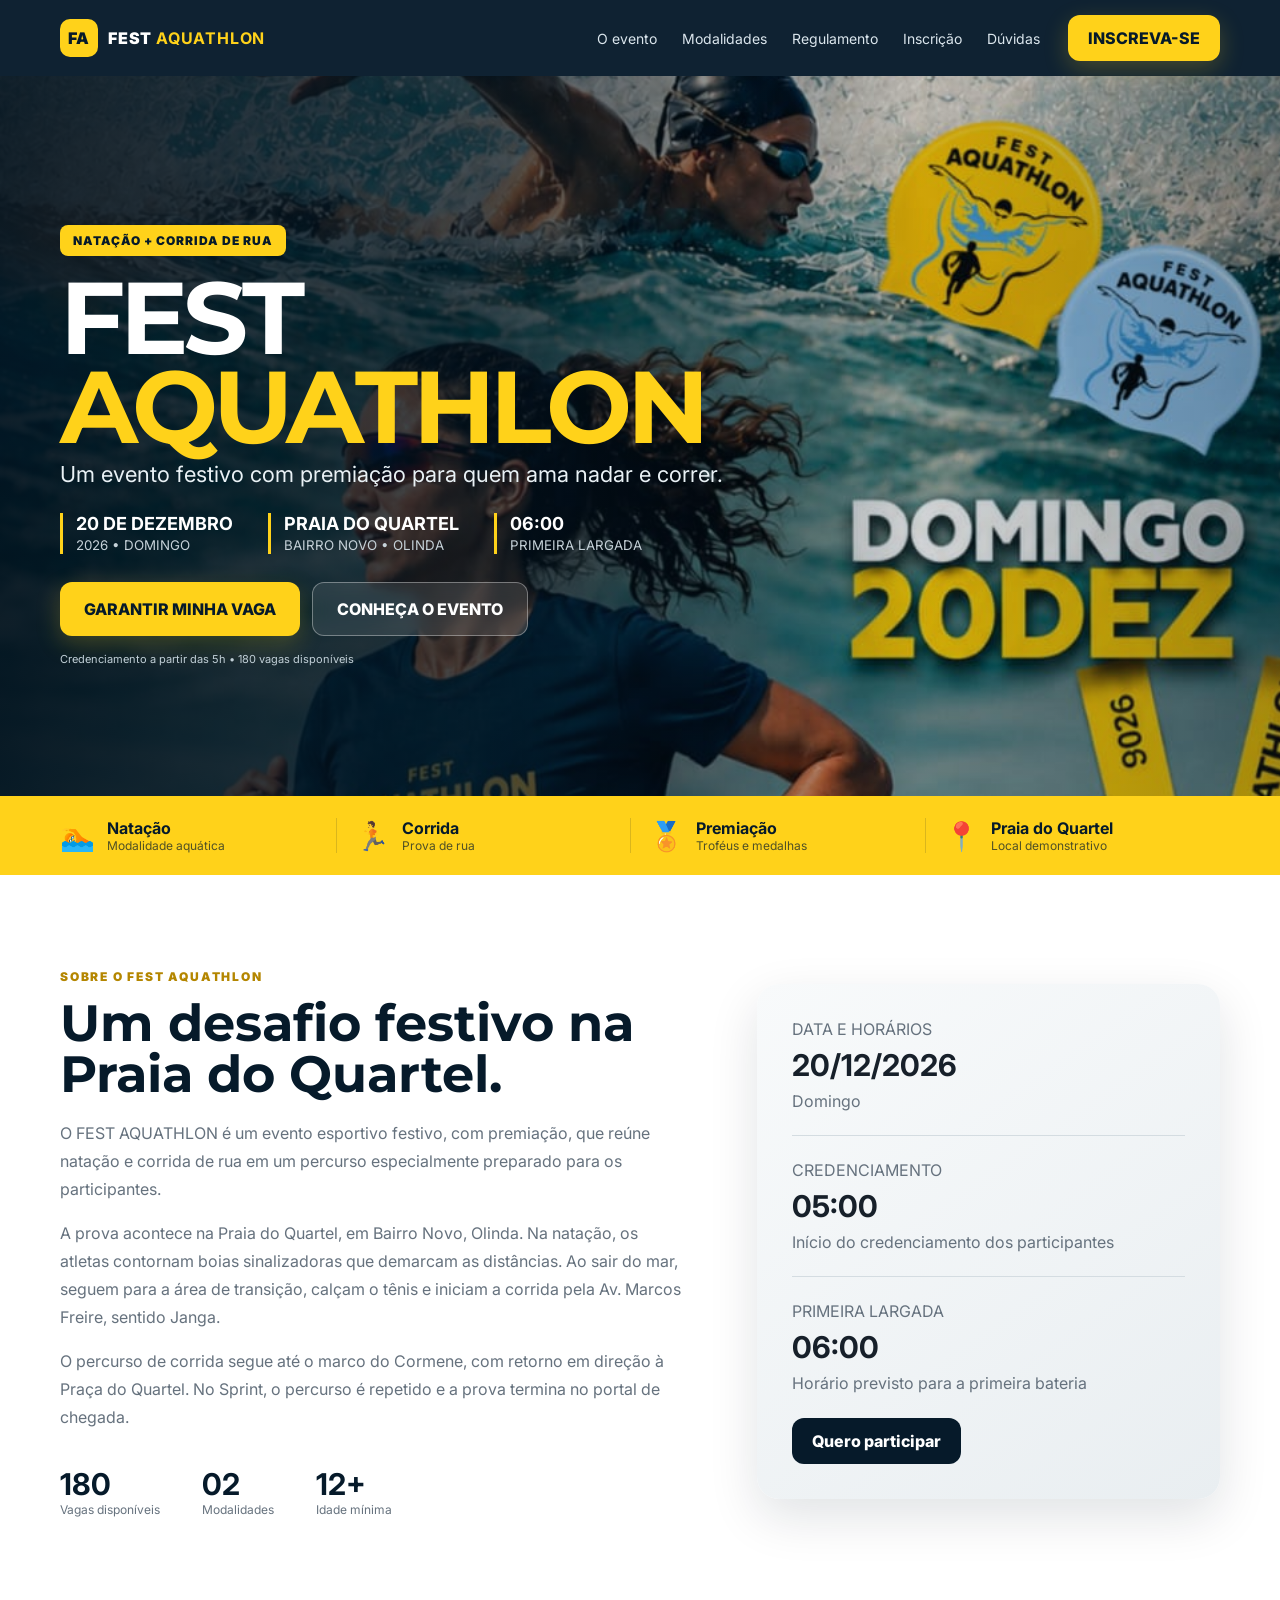
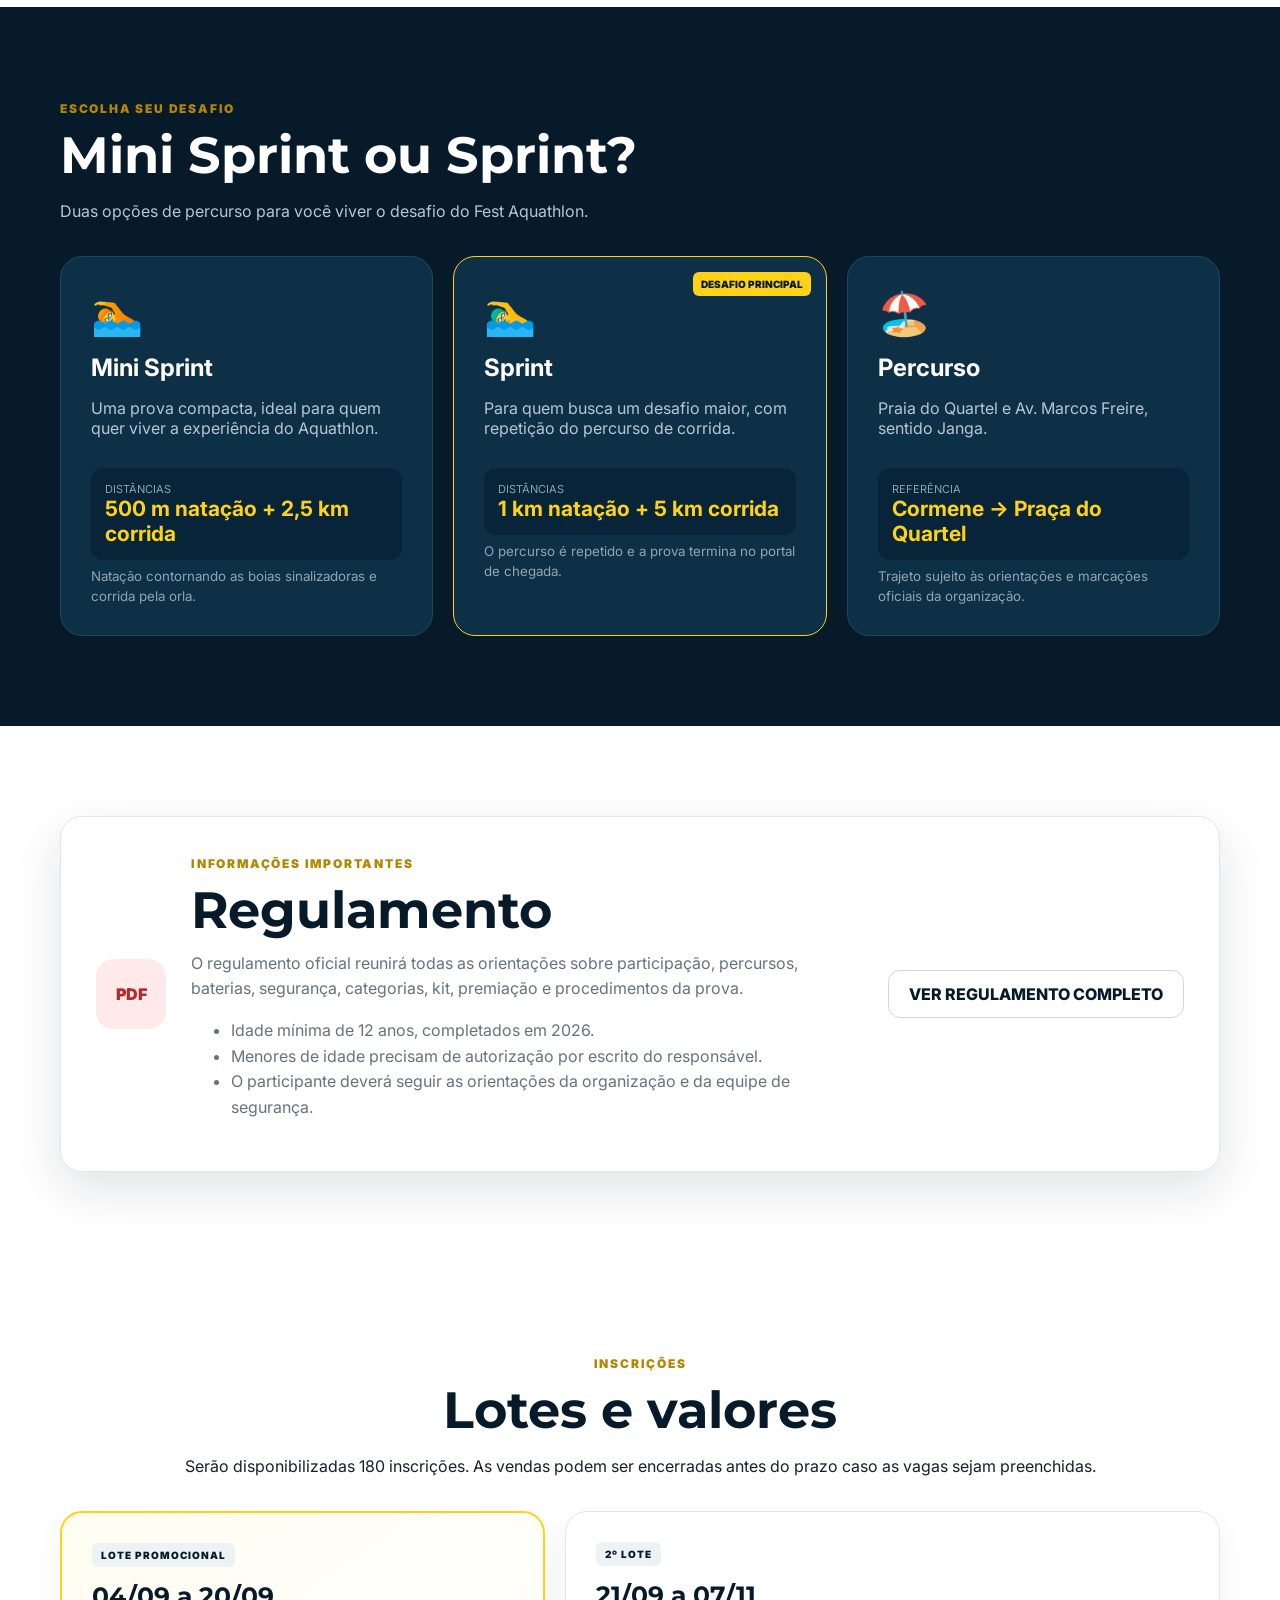
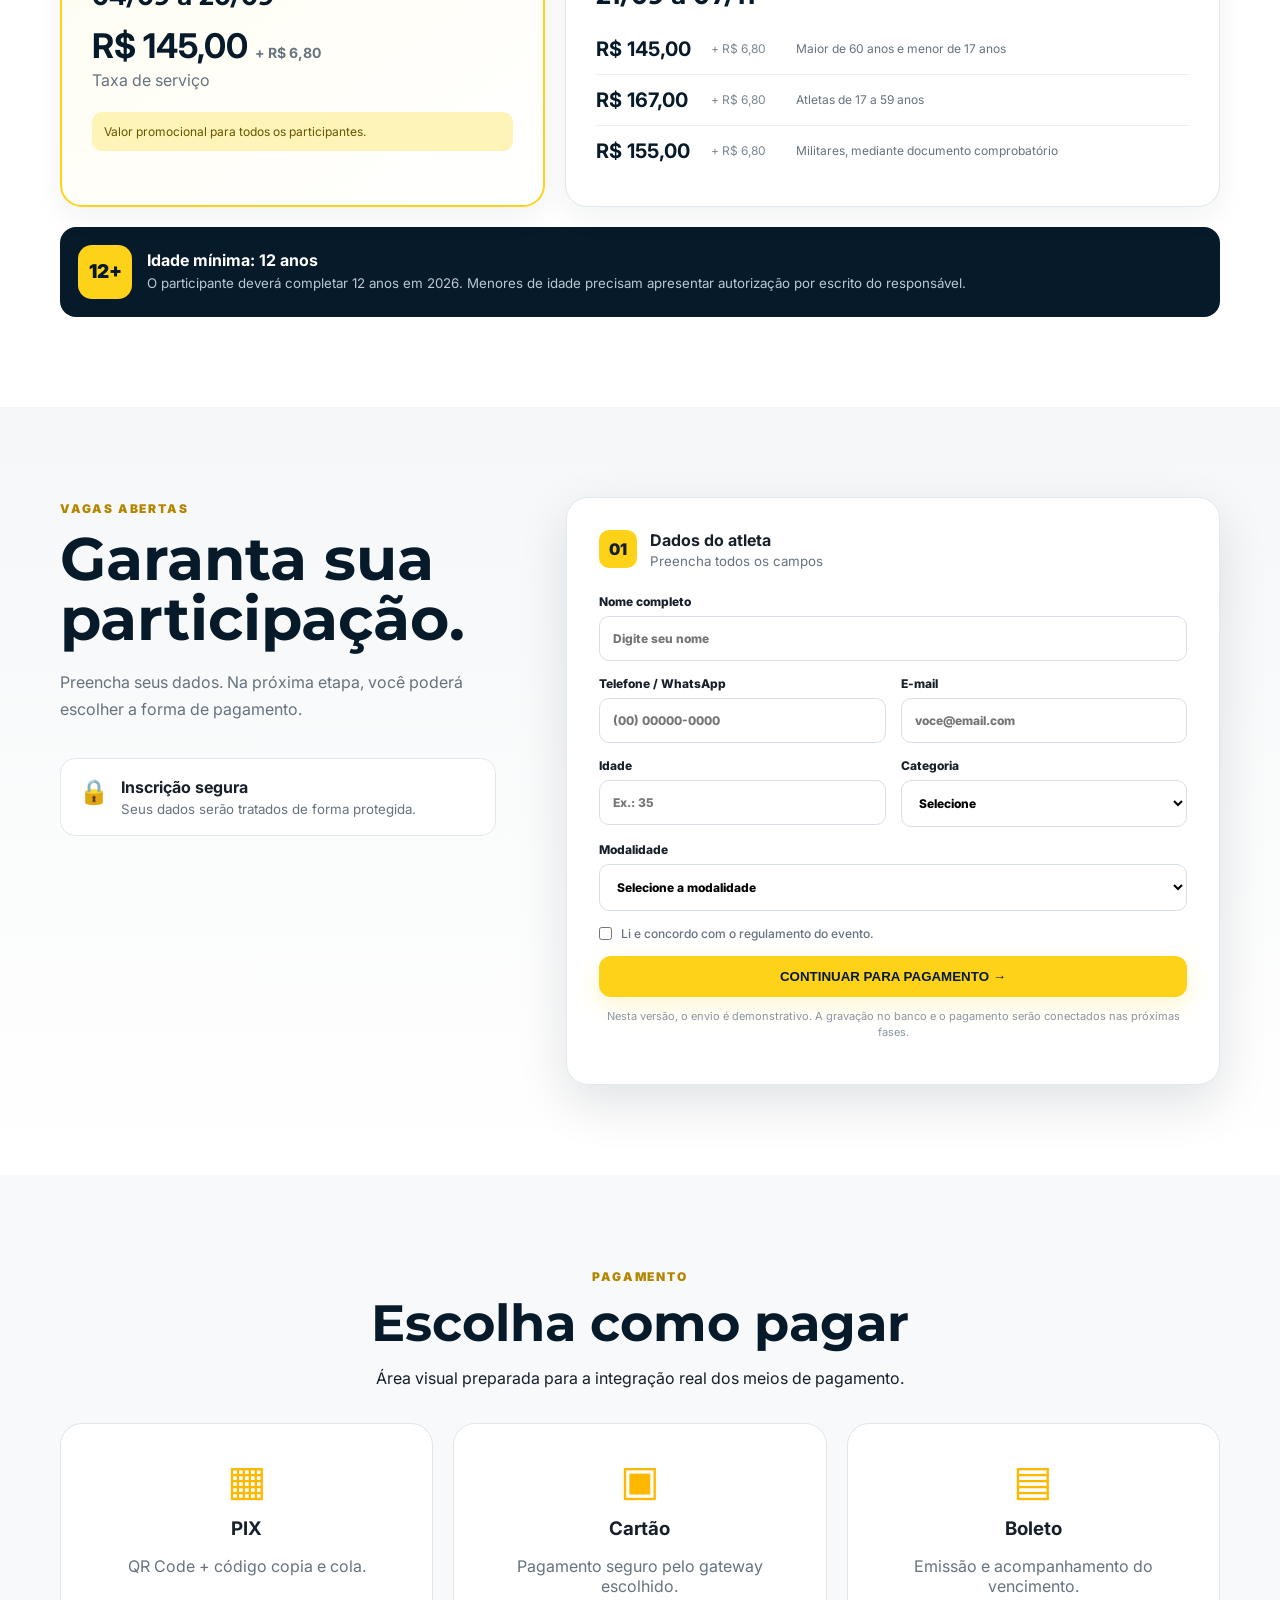
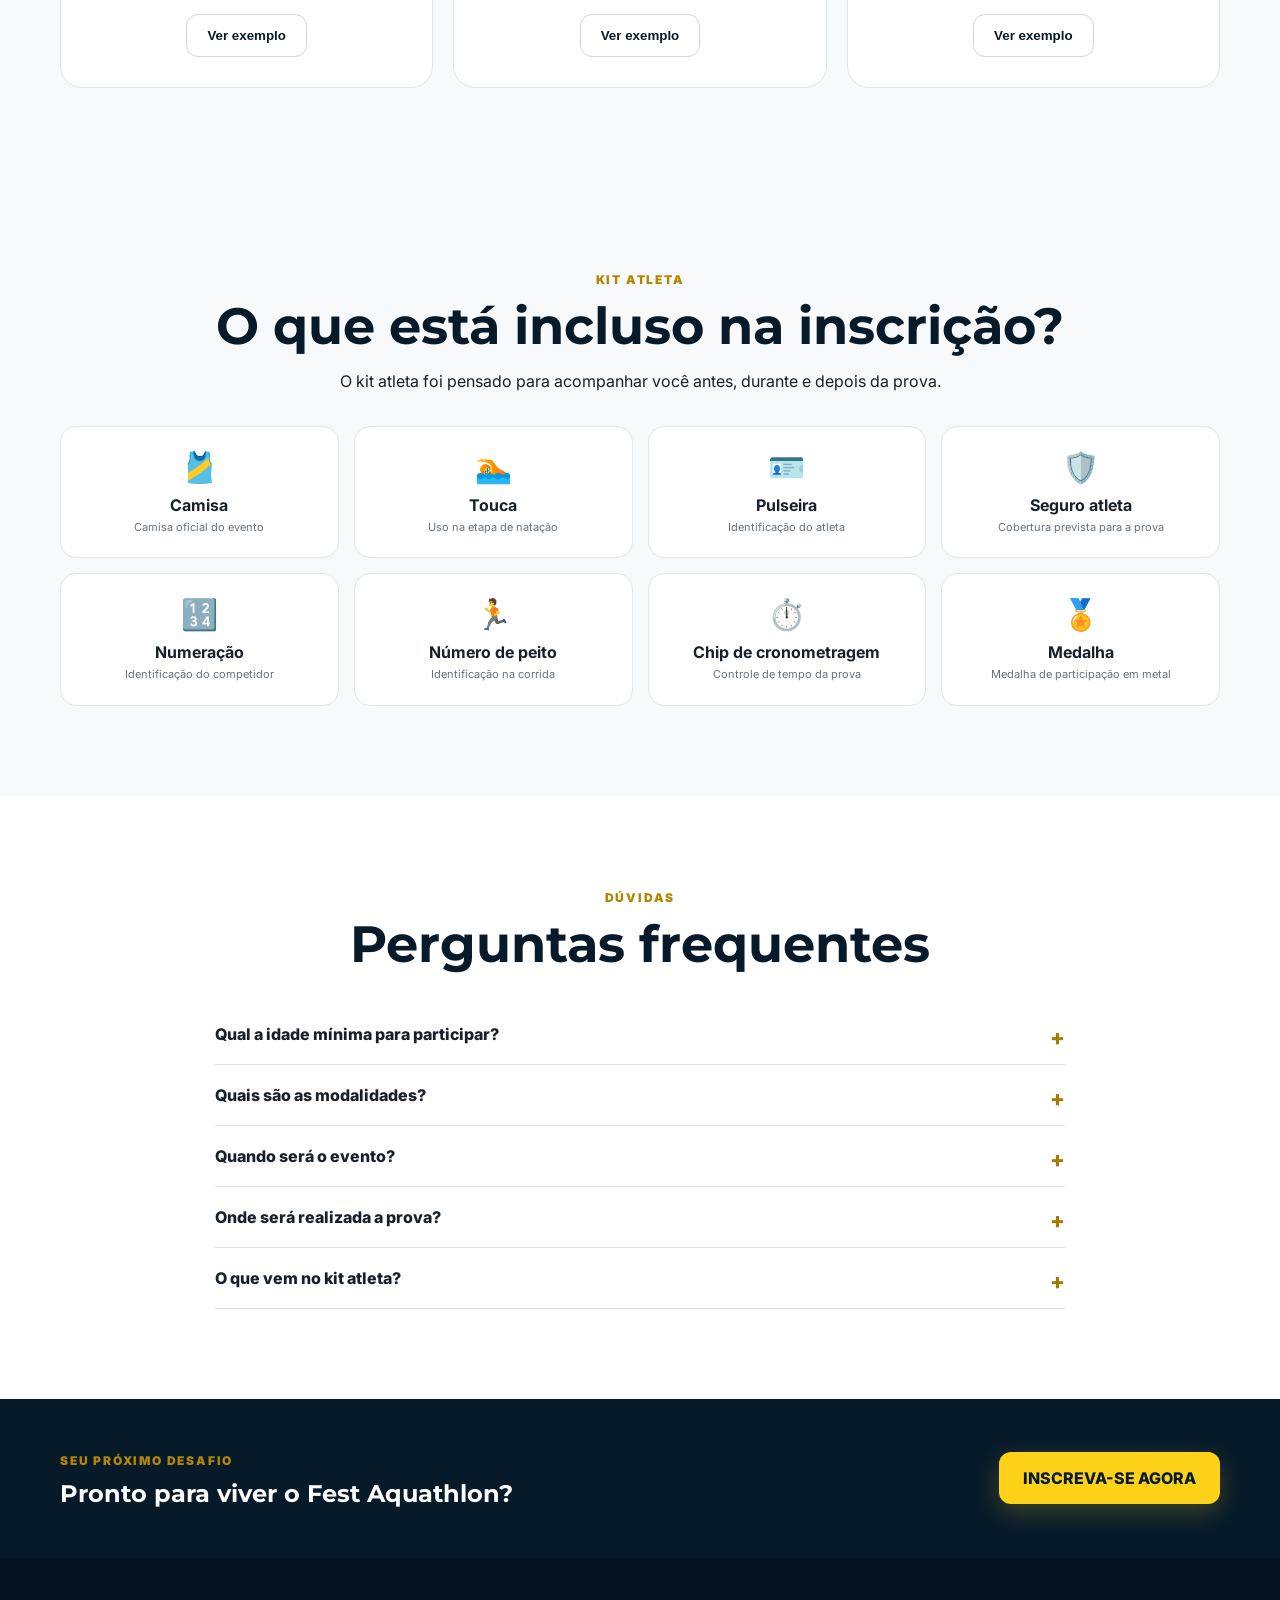
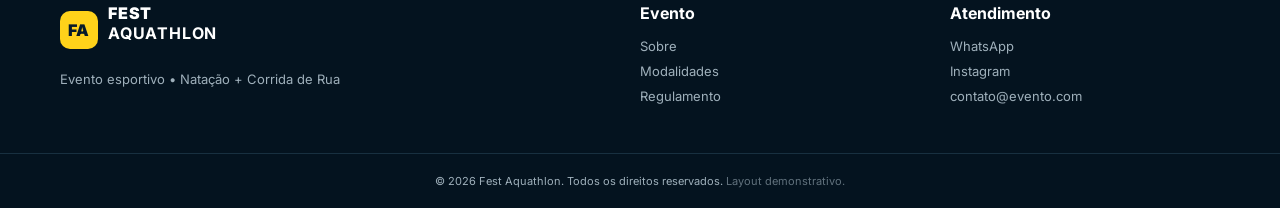
==== index.html @ 7b64e6fd "mais telas" ====
<!DOCTYPE html>
<html lang="pt-BR">
<head>
  <meta charset="UTF-8">
  <meta name="viewport" content="width=device-width, initial-scale=1.0">
  <meta name="description" content="Fest Aquathlon 2026 — natação + corrida de rua. Inscreva-se e participe.">
  <title>Fest Aquathlon 2026 | Inscrições</title>
  <link rel="preconnect" href="https://fonts.googleapis.com">
  <link rel="preconnect" href="https://fonts.gstatic.com" crossorigin>
  <link href="https://fonts.googleapis.com/css2?family=Inter:wght@400;500;600;700;800;900&family=Montserrat:wght@700;800;900&display=swap" rel="stylesheet">
  <link rel="stylesheet" href="style.css">
</head>
<body>
  <header class="topbar">
    <div class="container nav">
      <a class="brand" href="#inicio" aria-label="Fest Aquathlon">
        <span class="brand-mark">FA</span>
        <span>FEST <b>AQUATHLON</b></span>
      </a>
      <button class="menu-toggle" id="menuToggle" aria-label="Abrir menu">☰</button>
      <nav id="mainNav">
        <a href="#evento">O evento</a>
        <a href="#modalidades">Modalidades</a>
        <a href="#regulamento">Regulamento</a>
        <a href="#inscricao">Inscrição</a>
        <a href="#faq">Dúvidas</a>
      </nav>
      <a class="btn btn-primary nav-cta" href="#inscricao">INSCREVA-SE</a>
    </div>
  </header>

  <main>
    <section class="hero" id="inicio">
      <div class="hero-image">
        <img src="assets/hero-evento.jpeg" alt="Imagem oficial do Fest Aquathlon 2026">
      </div>
      <div class="hero-overlay"></div>
      <div class="container hero-content">
        <div class="hero-badge">NATAÇÃO + CORRIDA DE RUA</div>
        <h1>FEST<br><span>AQUATHLON</span></h1>
        <p class="hero-lead">Um evento festivo com premiação para quem ama nadar e correr.</p>
        <div class="event-meta">
          <div><strong>20 DE DEZEMBRO</strong><small>2026 • DOMINGO</small></div>
          <div><strong>PRAIA DO QUARTEL</strong><small>BAIRRO NOVO • OLINDA</small></div>
          <div><strong>06:00</strong><small>PRIMEIRA LARGADA</small></div>
        </div>
        <div class="hero-actions">
          <a class="btn btn-primary btn-lg" href="#inscricao">GARANTIR MINHA VAGA</a>
          <a class="btn btn-glass btn-lg" href="#evento">CONHEÇA O EVENTO</a>
        </div>
        <p class="placeholder-note">Credenciamento a partir das 5h • 180 vagas disponíveis</p>
      </div>
    </section>

    <section class="quick-info">
      <div class="container info-grid">
        <div><span class="icon">🏊</span><div><b>Natação</b><small>Modalidade aquática</small></div></div>
        <div><span class="icon">🏃</span><div><b>Corrida</b><small>Prova de rua</small></div></div>
        <div><span class="icon">🏅</span><div><b>Premiação</b><small>Troféus e medalhas</small></div></div>
        <div><span class="icon">📍</span><div><b>Praia do Quartel</b><small>Local demonstrativo</small></div></div>
      </div>
    </section>

    <section class="section" id="evento">
      <div class="container two-col">
        <div>
          <span class="eyebrow">SOBRE O FEST AQUATHLON</span>
          <h2>Um desafio festivo na Praia do Quartel.</h2>
          <p>O FEST AQUATHLON é um evento esportivo festivo, com premiação, que reúne natação e corrida de rua em um percurso especialmente preparado para os participantes.</p>
          <p>A prova acontece na Praia do Quartel, em Bairro Novo, Olinda. Na natação, os atletas contornam boias sinalizadoras que demarcam as distâncias. Ao sair do mar, seguem para a área de transição, calçam o tênis e iniciam a corrida pela Av. Marcos Freire, sentido Janga.</p>
          <p>O percurso de corrida segue até o marco do Cormene, com retorno em direção à Praça do Quartel. No Sprint, o percurso é repetido e a prova termina no portal de chegada.</p>
          <div class="stats">
            <div><strong>180</strong><span>Vagas disponíveis</span></div>
            <div><strong>02</strong><span>Modalidades</span></div>
            <div><strong>12+</strong><span>Idade mínima</span></div>
          </div>
        </div>
        <div class="highlight-card">
          <span class="card-tag">DATA E HORÁRIOS</span>
          <strong>20/12/2026</strong>
          <span>Domingo</span>
          <hr>
          <span class="card-tag">CREDENCIAMENTO</span>
          <strong>05:00</strong>
          <span>Início do credenciamento dos participantes</span>
          <hr>
          <span class="card-tag">PRIMEIRA LARGADA</span>
          <strong>06:00</strong>
          <span>Horário previsto para a primeira bateria</span>
          <a class="btn btn-dark" href="#inscricao">Quero participar</a>
        </div>
      </div>
    </section>

    <section class="section dark-section" id="modalidades">
      <div class="container">
        <div class="section-heading">
          <span class="eyebrow">ESCOLHA SEU DESAFIO</span>
          <h2>Mini Sprint ou Sprint?</h2>
          <p>Duas opções de percurso para você viver o desafio do Fest Aquathlon.</p>
        </div>
        <div class="cards">
          <article class="sport-card">
            <div class="sport-icon">🏊</div>
            <h3>Mini Sprint</h3>
            <p>Uma prova compacta, ideal para quem quer viver a experiência do Aquathlon.</p>
            <div class="distance"><span>Distâncias</span><b>500 m natação + 2,5 km corrida</b></div>
            <small>Natação contornando as boias sinalizadoras e corrida pela orla.</small>
          </article>
          <article class="sport-card featured">
            <div class="ribbon">DESAFIO PRINCIPAL</div>
            <div class="sport-icon">🏊‍♂️</div>
            <h3>Sprint</h3>
            <p>Para quem busca um desafio maior, com repetição do percurso de corrida.</p>
            <div class="distance"><span>Distâncias</span><b>1 km natação + 5 km corrida</b></div>
            <small>O percurso é repetido e a prova termina no portal de chegada.</small>
          </article>
          <article class="sport-card">
            <div class="sport-icon">🏖️</div>
            <h3>Percurso</h3>
            <p>Praia do Quartel e Av. Marcos Freire, sentido Janga.</p>
            <div class="distance"><span>Referência</span><b>Cormene → Praça do Quartel</b></div>
            <small>Trajeto sujeito às orientações e marcações oficiais da organização.</small>
          </article>
        </div>
      </div>
    </section>

    <section class="section" id="regulamento">
      <div class="container regulation">
        <div class="regulation-card">
          <div class="pdf-icon">PDF</div>
          <div>
            <span class="eyebrow">INFORMAÇÕES IMPORTANTES</span>
            <h2>Regulamento</h2>
            <p>O regulamento oficial reunirá todas as orientações sobre participação, percursos, baterias, segurança, categorias, kit, premiação e procedimentos da prova.</p>
            <ul>
              <li>Idade mínima de 12 anos, completados em 2026.</li>
              <li>Menores de idade precisam de autorização por escrito do responsável.</li>
              <li>O participante deverá seguir as orientações da organização e da equipe de segurança.</li>
            </ul>
          </div>
          <a class="btn btn-outline" href="#" onclick="alert('Substitua este link pelo PDF oficial do regulamento.'); return false;">VER REGULAMENTO COMPLETO</a>
        </div>
      </div>
    </section>

    <section class="section lots-section" id="lotes">
      <div class="container">
        <div class="section-heading center">
          <span class="eyebrow">INSCRIÇÕES</span>
          <h2>Lotes e valores</h2>
          <p>Serão disponibilizadas 180 inscrições. As vendas podem ser encerradas antes do prazo caso as vagas sejam preenchidas.</p>
        </div>
        <div class="lots-grid">
          <article class="lot-card highlight-lot">
            <span class="lot-label">LOTE PROMOCIONAL</span>
            <h3>04/09 a 20/09</h3>
            <strong>R$ 145,00 <small>+ R$ 6,80</small></strong>
            <p>Taxa de serviço</p>
            <div class="lot-note">Valor promocional para todos os participantes.</div>
          </article>
          <article class="lot-card">
            <span class="lot-label">2º LOTE</span>
            <h3>21/09 a 07/11</h3>
            <div class="price-line"><b>R$ 145,00</b><span>+ R$ 6,80</span><small>Maior de 60 anos e menor de 17 anos</small></div>
            <div class="price-line"><b>R$ 167,00</b><span>+ R$ 6,80</span><small>Atletas de 17 a 59 anos</small></div>
            <div class="price-line"><b>R$ 155,00</b><span>+ R$ 6,80</span><small>Militares, mediante documento comprobatório</small></div>
          </article>
        </div>
        <div class="age-rule"><span>12+</span><div><b>Idade mínima: 12 anos</b><small>O participante deverá completar 12 anos em 2026. Menores de idade precisam apresentar autorização por escrito do responsável.</small></div></div>
      </div>
    </section>

    <section class="section registration-section" id="inscricao">
      <div class="container registration-wrap">
        <div class="registration-copy">
          <span class="eyebrow">VAGAS ABERTAS</span>
          <h2>Garanta sua participação.</h2>
          <p>Preencha seus dados. Na próxima etapa, você poderá escolher a forma de pagamento.</p>
          <div class="secure"><span>🔒</span><div><b>Inscrição segura</b><small>Seus dados serão tratados de forma protegida.</small></div></div>
        </div>

        <form class="registration-form" id="registrationForm">
          <div class="form-title">
            <span>01</span>
            <div><b>Dados do atleta</b><small>Preencha todos os campos</small></div>
          </div>
          <label>Nome completo<input name="nome" type="text" placeholder="Digite seu nome" required></label>
          <div class="form-row">
            <label>Telefone / WhatsApp<input name="telefone" type="tel" placeholder="(00) 00000-0000" required></label>
            <label>E-mail<input name="email" type="email" placeholder="voce@email.com" required></label>
          </div>
          <div class="form-row">
            <label>Idade<input name="idade" type="number" min="10" max="100" placeholder="Ex.: 35" required></label>
            <label>Categoria<select name="categoria" required>
              <option value="">Selecione</option>
              <option>Mini Sprint</option>
              <option>Sprint</option>
            </select></label>
          </div>
          <label>Modalidade<select name="modalidade" required>
            <option value="">Selecione a modalidade</option>
            <option>Mini Sprint — 500m natação + 2,5km corrida</option>
            <option>Sprint — 1km natação + 5km corrida</option>
          </select></label>
          <label class="check"><input type="checkbox" required> Li e concordo com o regulamento do evento.</label>
          <button class="btn btn-primary btn-full" type="submit">CONTINUAR PARA PAGAMENTO →</button>
          <p class="form-note">Nesta versão, o envio é demonstrativo. A gravação no banco e o pagamento serão conectados nas próximas fases.</p>
        </form>
      </div>
    </section>

    <section class="section payment-preview">
      <div class="container">
        <div class="section-heading center">
          <span class="eyebrow">PAGAMENTO</span>
          <h2>Escolha como pagar</h2>
          <p>Área visual preparada para a integração real dos meios de pagamento.</p>
        </div>
        <div class="payment-grid">
          <article class="payment-card"><span class="pay-icon">▦</span><h3>PIX</h3><p>QR Code + código copia e cola.</p><button class="btn btn-outline" onclick="showDemo('PIX')">Ver exemplo</button></article>
          <article class="payment-card"><span class="pay-icon">▣</span><h3>Cartão</h3><p>Pagamento seguro pelo gateway escolhido.</p><button class="btn btn-outline" onclick="showDemo('Cartão')">Ver exemplo</button></article>
          <article class="payment-card"><span class="pay-icon">▤</span><h3>Boleto</h3><p>Emissão e acompanhamento do vencimento.</p><button class="btn btn-outline" onclick="showDemo('Boleto')">Ver exemplo</button></article>
        </div>
      </div>
    </section>

    <section class="section kit-section" id="kit">
      <div class="container">
        <div class="section-heading center">
          <span class="eyebrow">KIT ATLETA</span>
          <h2>O que está incluso na inscrição?</h2>
          <p>O kit atleta foi pensado para acompanhar você antes, durante e depois da prova.</p>
        </div>
        <div class="kit-grid">
          <div class="kit-item"><span>🎽</span><b>Camisa</b><small>Camisa oficial do evento</small></div>
          <div class="kit-item"><span>🏊</span><b>Touca</b><small>Uso na etapa de natação</small></div>
          <div class="kit-item"><span>🪪</span><b>Pulseira</b><small>Identificação do atleta</small></div>
          <div class="kit-item"><span>🛡️</span><b>Seguro atleta</b><small>Cobertura prevista para a prova</small></div>
          <div class="kit-item"><span>🔢</span><b>Numeração</b><small>Identificação do competidor</small></div>
          <div class="kit-item"><span>🏃</span><b>Número de peito</b><small>Identificação na corrida</small></div>
          <div class="kit-item"><span>⏱️</span><b>Chip de cronometragem</b><small>Controle de tempo da prova</small></div>
          <div class="kit-item"><span>🏅</span><b>Medalha</b><small>Medalha de participação em metal</small></div>
        </div>
      </div>
    </section>

    <section class="section faq-section" id="faq">
      <div class="container">
        <div class="section-heading center">
          <span class="eyebrow">DÚVIDAS</span>
          <h2>Perguntas frequentes</h2>
        </div>
        <div class="faq">
          <details><summary>Qual a idade mínima para participar?</summary><p>A idade mínima é de 12 anos, completados em 2026. Menores de idade deverão apresentar autorização por escrito do responsável.</p></details>
          <details><summary>Quais são as modalidades?</summary><p>Mini Sprint: 500 metros de natação + 2,5 km de corrida. Sprint: 1 km de natação + 5 km de corrida.</p></details>
          <details><summary>Quando será o evento?</summary><p>O Fest Aquathlon será realizado em 20 de dezembro de 2026. O credenciamento começa às 5h e a primeira bateria está prevista para largar às 6h.</p></details>
          <details><summary>Onde será realizada a prova?</summary><p>A natação será na Praia do Quartel, em Bairro Novo, Olinda. A corrida acontecerá pela Av. Marcos Freire, sentido Janga, até o marco do Cormene, com retorno em direção à Praça do Quartel.</p></details>
          <details><summary>O que vem no kit atleta?</summary><p>Touca, camisa, pulseira de identificação, seguro atleta, numeração do competidor, número de peito, chip de cronometragem e medalha de participação em metal.</p></details>
        </div>
      </div>
    </section>

    <section class="cta">
      <div class="container cta-inner">
        <div><span class="eyebrow">SEU PRÓXIMO DESAFIO</span><h2>Pronto para viver o Fest Aquathlon?</h2></div>
        <a class="btn btn-primary btn-lg" href="#inscricao">INSCREVA-SE AGORA</a>
      </div>
    </section>
  </main>

  <footer>
    <div class="container footer-grid">
      <div><div class="brand footer-brand"><span class="brand-mark">FA</span><span>FEST <b>AQUATHLON</b></span></div><p>Evento esportivo • Natação + Corrida de Rua</p></div>
      <div><b>Evento</b><a href="#evento">Sobre</a><a href="#modalidades">Modalidades</a><a href="#regulamento">Regulamento</a></div>
      <div><b>Atendimento</b><a href="#">WhatsApp</a><a href="#">Instagram</a><a href="mailto:contato@evento.com">contato@evento.com</a></div>
    </div>
    <div class="copyright">© 2026 Fest Aquathlon. Todos os direitos reservados. <span>Layout demonstrativo.</span></div>
  </footer>

  <div class="modal" id="demoModal" aria-hidden="true">
    <div class="modal-box">
      <button class="modal-close" onclick="closeDemo()">×</button>
      <span class="eyebrow">PAGAMENTO</span>
      <h2 id="modalTitle">PIX</h2>
      <div class="qr-placeholder">QR<br>CODE</div>
      <p id="modalText">Exemplo de área para QR Code e código copia e cola.</p>
      <div class="copy-box">00020126580014BR.GOV.BCB.PIX.EXEMPLO</div>
      <button class="btn btn-dark btn-full" onclick="alert('Na versão real, o código será copiado para a área de transferência.')">COPIAR CÓDIGO</button>
    </div>
  </div>

  <script src="main.js"></script>
</body>
</html>
---- style.css ----
:root{
  --yellow:#ffd21a; --yellow2:#ffb800; --navy:#061a2a; --navy2:#0b2c42;
  --text:#17202a; --muted:#66727e; --light:#f5f7f8; --white:#fff;
  --radius:22px; --shadow:0 18px 50px rgba(7,28,43,.12);
}
*{box-sizing:border-box} html{scroll-behavior:smooth} body{margin:0;font-family:Inter,Arial,sans-serif;color:var(--text);background:#fff}
a{text-decoration:none;color:inherit}.container{width:min(1160px,calc(100% - 40px));margin:auto}
.topbar{position:sticky;top:0;z-index:50;background:rgba(6,26,42,.96);backdrop-filter:blur(12px);color:#fff}
.nav{height:76px;display:flex;align-items:center;gap:28px}.brand{display:flex;align-items:center;gap:10px;font-weight:900;letter-spacing:.8px}.brand b{color:var(--yellow)}
.brand-mark{display:grid;place-items:center;width:38px;height:38px;border-radius:10px;background:var(--yellow);color:var(--navy);font-weight:900}
nav{display:flex;gap:25px;margin-left:auto}nav a{font-size:14px;color:#dbe6ed}nav a:hover{color:var(--yellow)}
.btn{display:inline-flex;justify-content:center;align-items:center;border:0;border-radius:12px;padding:13px 20px;font-weight:800;cursor:pointer;transition:.2s}.btn:hover{transform:translateY(-2px)}
.btn-primary{background:var(--yellow);color:var(--navy);box-shadow:0 8px 25px rgba(255,210,26,.22)}.btn-dark{background:var(--navy);color:#fff}.btn-outline{background:transparent;border:1px solid #cfd7dd;color:var(--navy)}.btn-glass{border:1px solid rgba(255,255,255,.35);color:#fff;background:rgba(255,255,255,.1);backdrop-filter:blur(8px)}.btn-lg{padding:16px 24px}.btn-full{width:100%}.nav-cta{margin-left:0}.menu-toggle{display:none;background:none;border:0;color:#fff;font-size:25px}

.hero{min-height:720px;position:relative;display:flex;align-items:center;overflow:hidden;background:var(--navy);color:#fff}.hero-image,.hero-overlay{position:absolute;inset:0}.hero-image img{width:100%;height:100%;object-fit:cover;object-position:center 45%}.hero-overlay{background:linear-gradient(90deg,rgba(2,18,30,.92) 0%,rgba(2,18,30,.72) 38%,rgba(2,18,30,.18) 72%,rgba(2,18,30,.35) 100%)}.hero-content{position:relative;padding:100px 0 70px}.hero-badge{display:inline-block;background:var(--yellow);color:var(--navy);padding:8px 13px;border-radius:8px;font-weight:900;font-size:12px;letter-spacing:1px}.hero h1{font-family:Montserrat,sans-serif;font-size:clamp(54px,8vw,104px);line-height:.86;margin:18px 0 10px;letter-spacing:-5px}.hero h1 span{color:var(--yellow)}.hero-lead{font-size:22px;margin:0 0 26px;color:#e9f1f5}.event-meta{display:flex;gap:35px;margin-bottom:28px}.event-meta div{border-left:3px solid var(--yellow);padding-left:13px}.event-meta strong{display:block;font-size:18px}.event-meta small{color:#c6d2d9}.hero-actions{display:flex;gap:12px;flex-wrap:wrap}.placeholder-note{font-size:11px;color:#c2d0d8;margin-top:16px}

.quick-info{background:var(--yellow);color:var(--navy)}.info-grid{display:grid;grid-template-columns:repeat(4,1fr);padding:22px 0;gap:18px}.info-grid>div{display:flex;align-items:center;gap:12px;border-right:1px solid rgba(6,26,42,.15)}.info-grid>div:last-child{border:0}.icon{font-size:28px}.info-grid b,.info-grid small{display:block}.info-grid small{font-size:12px;opacity:.7}

.section{padding:90px 0}.two-col{display:grid;grid-template-columns:1.15fr .85fr;gap:70px;align-items:center}.eyebrow{font-size:12px;font-weight:900;letter-spacing:1.8px;color:#b48600}.section h2,.two-col h2{font-family:Montserrat,sans-serif;font-size:clamp(34px,4vw,54px);line-height:1;margin:12px 0 20px;color:var(--navy)}.two-col p{color:var(--muted);line-height:1.75}.stats{display:flex;gap:42px;margin-top:35px}.stats strong,.stats span{display:block}.stats strong{font-size:30px;color:var(--navy)}.stats span{font-size:12px;color:var(--muted)}.highlight-card{padding:35px;background:linear-gradient(145deg,#f8fafb,#e9eef1);border-radius:var(--radius);box-shadow:var(--shadow)}.highlight-card strong{display:block;font-size:30px;margin:8px 0}.highlight-card span{color:var(--muted)}.highlight-card hr{border:0;border-top:1px solid #d4dce1;margin:24px 0}.highlight-card .btn{margin-top:25px}

.dark-section{background:var(--navy);color:#fff}.dark-section h2{color:#fff}.dark-section .section-heading p{color:#b7c7d1}.section-heading{margin-bottom:35px}.cards{display:grid;grid-template-columns:repeat(3,1fr);gap:20px}.sport-card{position:relative;background:#0d3047;border:1px solid #20465d;border-radius:var(--radius);padding:30px}.sport-card.featured{border-color:var(--yellow)}.sport-icon{font-size:42px}.sport-card h3{font-size:24px;margin:15px 0 8px}.sport-card p{color:#b7c7d1;min-height:45px}.distance{margin:25px 0 5px;padding:14px;background:#082438;border-radius:12px}.distance span{display:block;color:#8ea3af;font-size:11px;text-transform:uppercase}.distance b{font-size:21px;color:var(--yellow)}.sport-card small{color:#91a5b0}.ribbon{position:absolute;top:15px;right:15px;background:var(--yellow);color:var(--navy);font-size:10px;font-weight:900;padding:6px 8px;border-radius:6px}

.regulation-card{display:grid;grid-template-columns:auto 1fr auto;gap:25px;align-items:center;padding:35px;border:1px solid #e0e6ea;border-radius:var(--radius);box-shadow:var(--shadow)}.regulation-card h2{margin-bottom:10px}.regulation-card p,.regulation-card li{color:var(--muted);line-height:1.6}.pdf-icon{display:grid;place-items:center;background:#ffe9e9;color:#b72828;font-weight:900;width:70px;height:70px;border-radius:18px}

.registration-section{background:linear-gradient(180deg,#f5f7f8,#fff)}.registration-wrap{display:grid;grid-template-columns:.8fr 1.2fr;gap:70px;align-items:start}.registration-copy h2{font-size:clamp(38px,5vw,60px)}.registration-copy p{color:var(--muted);line-height:1.7}.secure{display:flex;gap:12px;margin-top:35px;padding:18px;background:#fff;border:1px solid #e2e8ec;border-radius:15px}.secure span{font-size:24px}.secure b,.secure small{display:block}.secure small{color:var(--muted);margin-top:4px}.registration-form{background:#fff;padding:32px;border-radius:var(--radius);box-shadow:var(--shadow);border:1px solid #e4e9ed}.form-title{display:flex;align-items:center;gap:13px;margin-bottom:25px}.form-title>span{display:grid;place-items:center;width:38px;height:38px;border-radius:10px;background:var(--yellow);font-weight:900}.form-title b,.form-title small{display:block}.form-title small{color:var(--muted);margin-top:3px}label{display:block;font-size:12px;font-weight:800;margin-bottom:15px}input,select{width:100%;margin-top:7px;border:1px solid #d7dfe5;border-radius:10px;padding:14px 13px;font:inherit;outline:none;background:#fff}input:focus,select:focus{border-color:#b99716;box-shadow:0 0 0 3px rgba(255,210,26,.15)}.form-row{display:grid;grid-template-columns:1fr 1fr;gap:15px}.check{display:flex;gap:9px;align-items:flex-start;font-weight:500;color:var(--muted)}.check input{width:auto;margin:1px 0}.form-note{font-size:11px;color:#8a959e;text-align:center;line-height:1.5}

.payment-preview{background:#f7f9fa}.center{text-align:center}.payment-grid{display:grid;grid-template-columns:repeat(3,1fr);gap:20px}.payment-card{background:#fff;border:1px solid #e0e6ea;padding:30px;border-radius:var(--radius);text-align:center}.pay-icon{font-size:42px;color:var(--yellow2)}.payment-card h3{margin:12px 0 8px}.payment-card p{color:var(--muted);min-height:42px}

.faq{max-width:850px;margin:auto}.faq details{border-bottom:1px solid #dde4e8;padding:20px 0}.faq summary{cursor:pointer;font-weight:800;list-style:none}.faq summary::-webkit-details-marker{display:none}.faq summary:after{content:'+';float:right;color:#a47c00;font-size:22px}.faq details[open] summary:after{content:'−'}.faq p{color:var(--muted);line-height:1.6;margin-bottom:0}

.cta{background:var(--navy);color:#fff;padding:50px 0}.cta-inner{display:flex;justify-content:space-between;align-items:center;gap:30px}.cta h2{color:#fff;margin:10px 0 0;font-family:Montserrat,sans-serif}

footer{background:#04131f;color:#9fb0bb;padding-top:45px}.footer-grid{display:grid;grid-template-columns:2fr 1fr 1fr;gap:40px;padding-bottom:40px}.footer-brand{color:#fff}.footer-grid b{display:block;color:#fff;margin-bottom:15px}.footer-grid a{display:block;margin:9px 0;font-size:13px}.footer-grid p{font-size:13px}.copyright{border-top:1px solid #183040;text-align:center;padding:20px;font-size:11px}.copyright span{opacity:.6}

.modal{display:none;position:fixed;inset:0;background:rgba(0,0,0,.65);z-index:100;place-items:center;padding:20px}.modal.show{display:grid}.modal-box{position:relative;width:min(420px,100%);background:#fff;border-radius:22px;padding:35px;text-align:center}.modal-close{position:absolute;right:15px;top:12px;border:0;background:none;font-size:28px;cursor:pointer}.qr-placeholder{width:190px;height:190px;margin:20px auto;border:8px solid var(--navy);display:grid;place-items:center;font-size:26px;font-weight:900;letter-spacing:3px;color:var(--navy)}.copy-box{background:#f1f4f6;padding:12px;border-radius:9px;font-size:10px;word-break:break-all;margin:15px 0}

@media(max-width:900px){
  nav{display:none;position:absolute;top:76px;left:0;right:0;background:var(--navy);padding:20px;flex-direction:column}.nav.mobile nav{display:flex}.menu-toggle{display:block;margin-left:auto}.nav-cta{display:none}.hero{min-height:680px}.hero-overlay{background:linear-gradient(90deg,rgba(2,18,30,.88),rgba(2,18,30,.48))}.hero-image img{object-position:58% center}.info-grid{grid-template-columns:1fr 1fr}.info-grid>div:nth-child(2){border:0}.two-col,.registration-wrap{grid-template-columns:1fr;gap:40px}.cards,.payment-grid{grid-template-columns:1fr}.regulation-card{grid-template-columns:auto 1fr}.regulation-card .btn{grid-column:1/-1}.footer-grid{grid-template-columns:1fr 1fr}.cta-inner{align-items:flex-start;flex-direction:column}
}
@media(max-width:560px){
  .container{width:min(100% - 28px,1160px)}.nav{height:66px}.hero-content{padding:80px 0 50px}.hero h1{font-size:60px;letter-spacing:-3px}.hero-lead{font-size:18px}.event-meta{gap:15px;flex-direction:column}.hero-actions .btn{width:100%}.info-grid{grid-template-columns:1fr}.info-grid>div{border:0!important}.section{padding:65px 0}.form-row{grid-template-columns:1fr;gap:0}.registration-form{padding:22px}.footer-grid{grid-template-columns:1fr}.stats{gap:22px}.regulation-card{grid-template-columns:1fr}.pdf-icon{width:58px;height:58px}.regulation-card .btn{grid-column:auto}.cta{padding:40px 0}
}

/* Fase 1 — informações oficiais do evento */
.lots-section{background:#fff}.lots-grid{display:grid;grid-template-columns:1fr 1.35fr;gap:20px}.lot-card{border:1px solid #e0e6ea;border-radius:var(--radius);padding:30px;background:#fff;box-shadow:0 10px 30px rgba(7,28,43,.06)}.highlight-lot{border:2px solid var(--yellow);background:linear-gradient(145deg,#fffdf1,#fff)}.lot-label{display:inline-block;background:#edf2f5;color:var(--navy);font-size:10px;font-weight:900;letter-spacing:1px;padding:6px 9px;border-radius:6px}.lot-card h3{font-family:Montserrat,sans-serif;font-size:25px;color:var(--navy);margin:14px 0}.lot-card>strong{font-size:34px;color:var(--navy)}.lot-card>strong small{font-size:14px;color:#68757e}.lot-card p{color:var(--muted);margin-top:4px}.lot-note{margin-top:22px;padding:12px;background:#fff4b8;border-radius:10px;font-size:12px;color:#665400}.price-line{display:grid;grid-template-columns:105px 75px 1fr;gap:10px;align-items:center;border-bottom:1px solid #edf0f2;padding:13px 0}.price-line:last-child{border:0}.price-line b{font-size:20px;color:var(--navy)}.price-line span{font-size:12px;color:#7b8790}.price-line small{font-size:12px;color:var(--muted)}.age-rule{margin-top:20px;display:flex;gap:15px;align-items:center;background:var(--navy);color:#fff;border-radius:16px;padding:18px}.age-rule>span{display:grid;place-items:center;min-width:54px;height:54px;border-radius:14px;background:var(--yellow);color:var(--navy);font-weight:900;font-size:19px}.age-rule b,.age-rule small{display:block}.age-rule small{color:#b9c9d2;margin-top:4px;line-height:1.45}.kit-section{background:#f7f9fa}.kit-grid{display:grid;grid-template-columns:repeat(4,1fr);gap:15px}.kit-item{background:#fff;border:1px solid #e1e7eb;border-radius:16px;padding:22px;text-align:center}.kit-item span{display:block;font-size:30px;margin-bottom:10px}.kit-item b,.kit-item small{display:block}.kit-item small{color:var(--muted);font-size:11px;margin-top:5px;line-height:1.4}
@media(max-width:900px){.lots-grid{grid-template-columns:1fr}.kit-grid{grid-template-columns:repeat(2,1fr)}}
@media(max-width:560px){.price-line{grid-template-columns:1fr 1fr}.price-line small{grid-column:1/-1}.kit-grid{grid-template-columns:1fr 1fr}.age-rule{align-items:flex-start}}
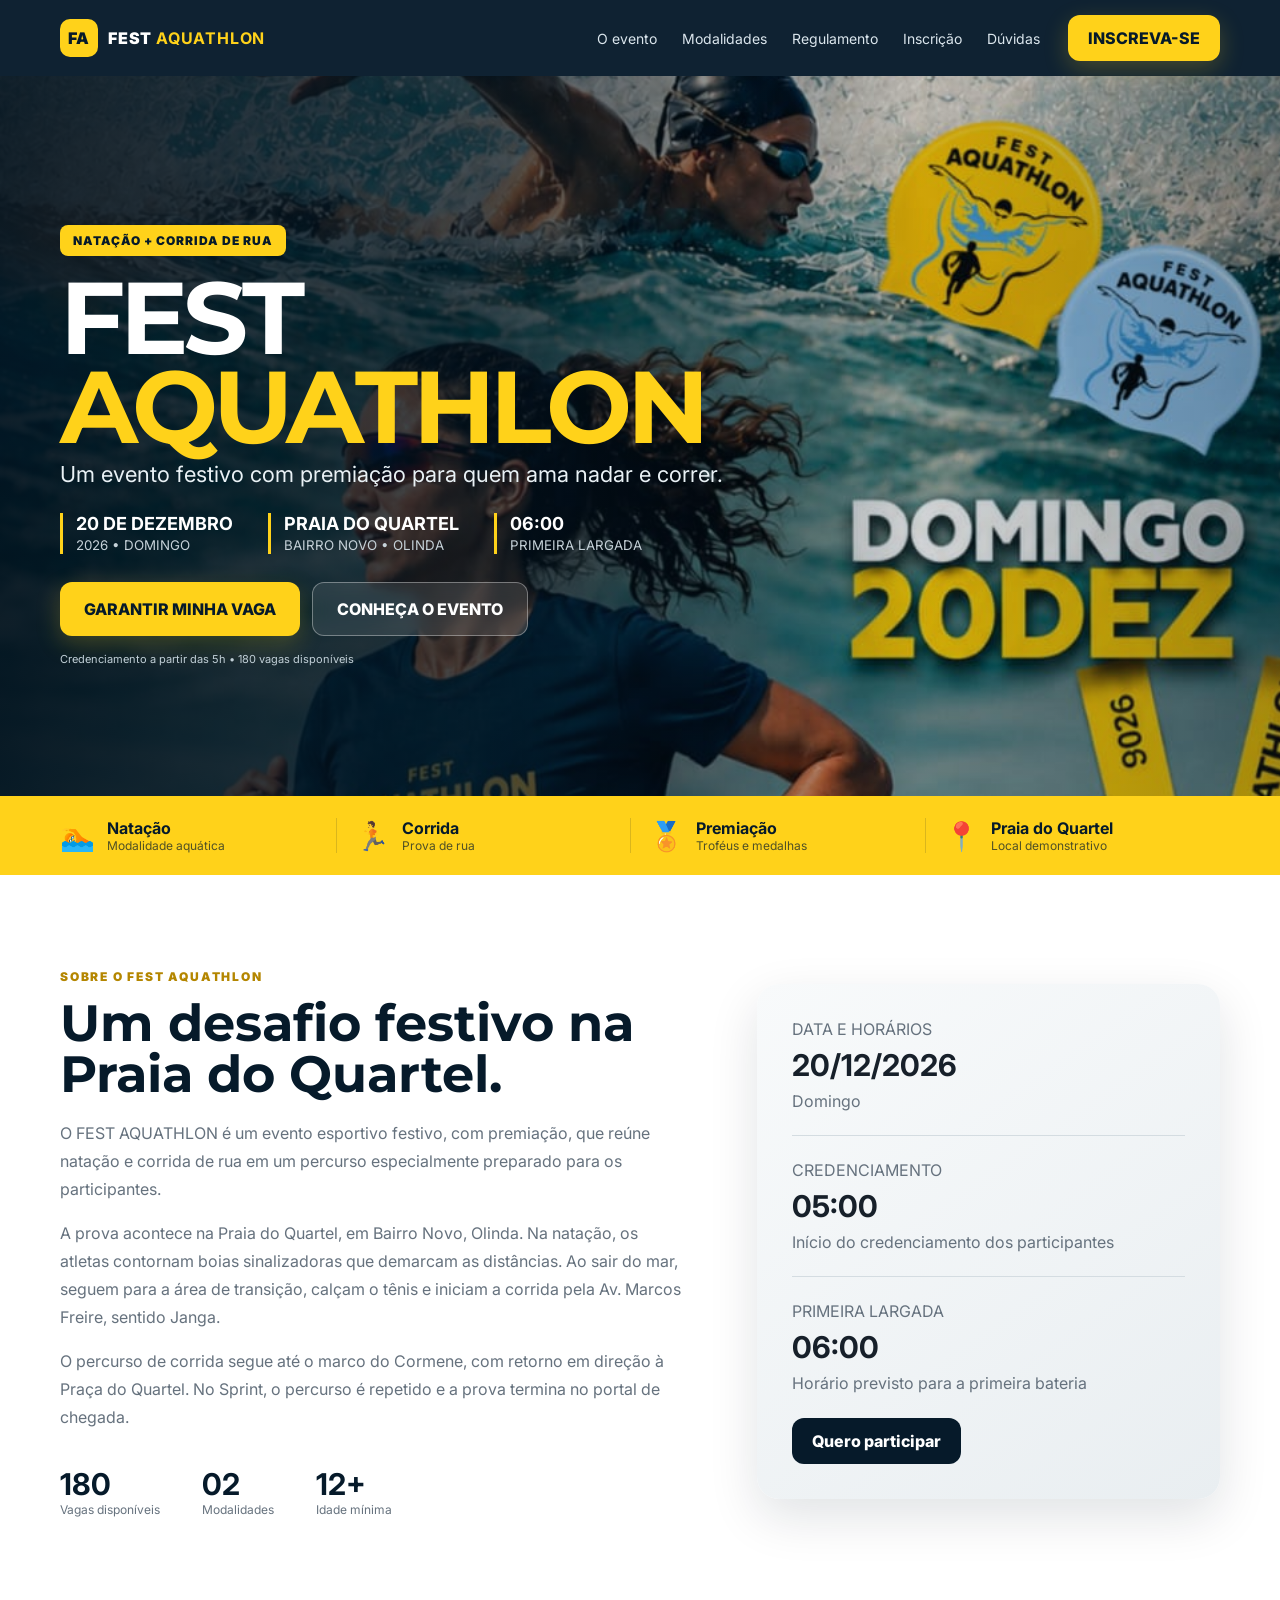
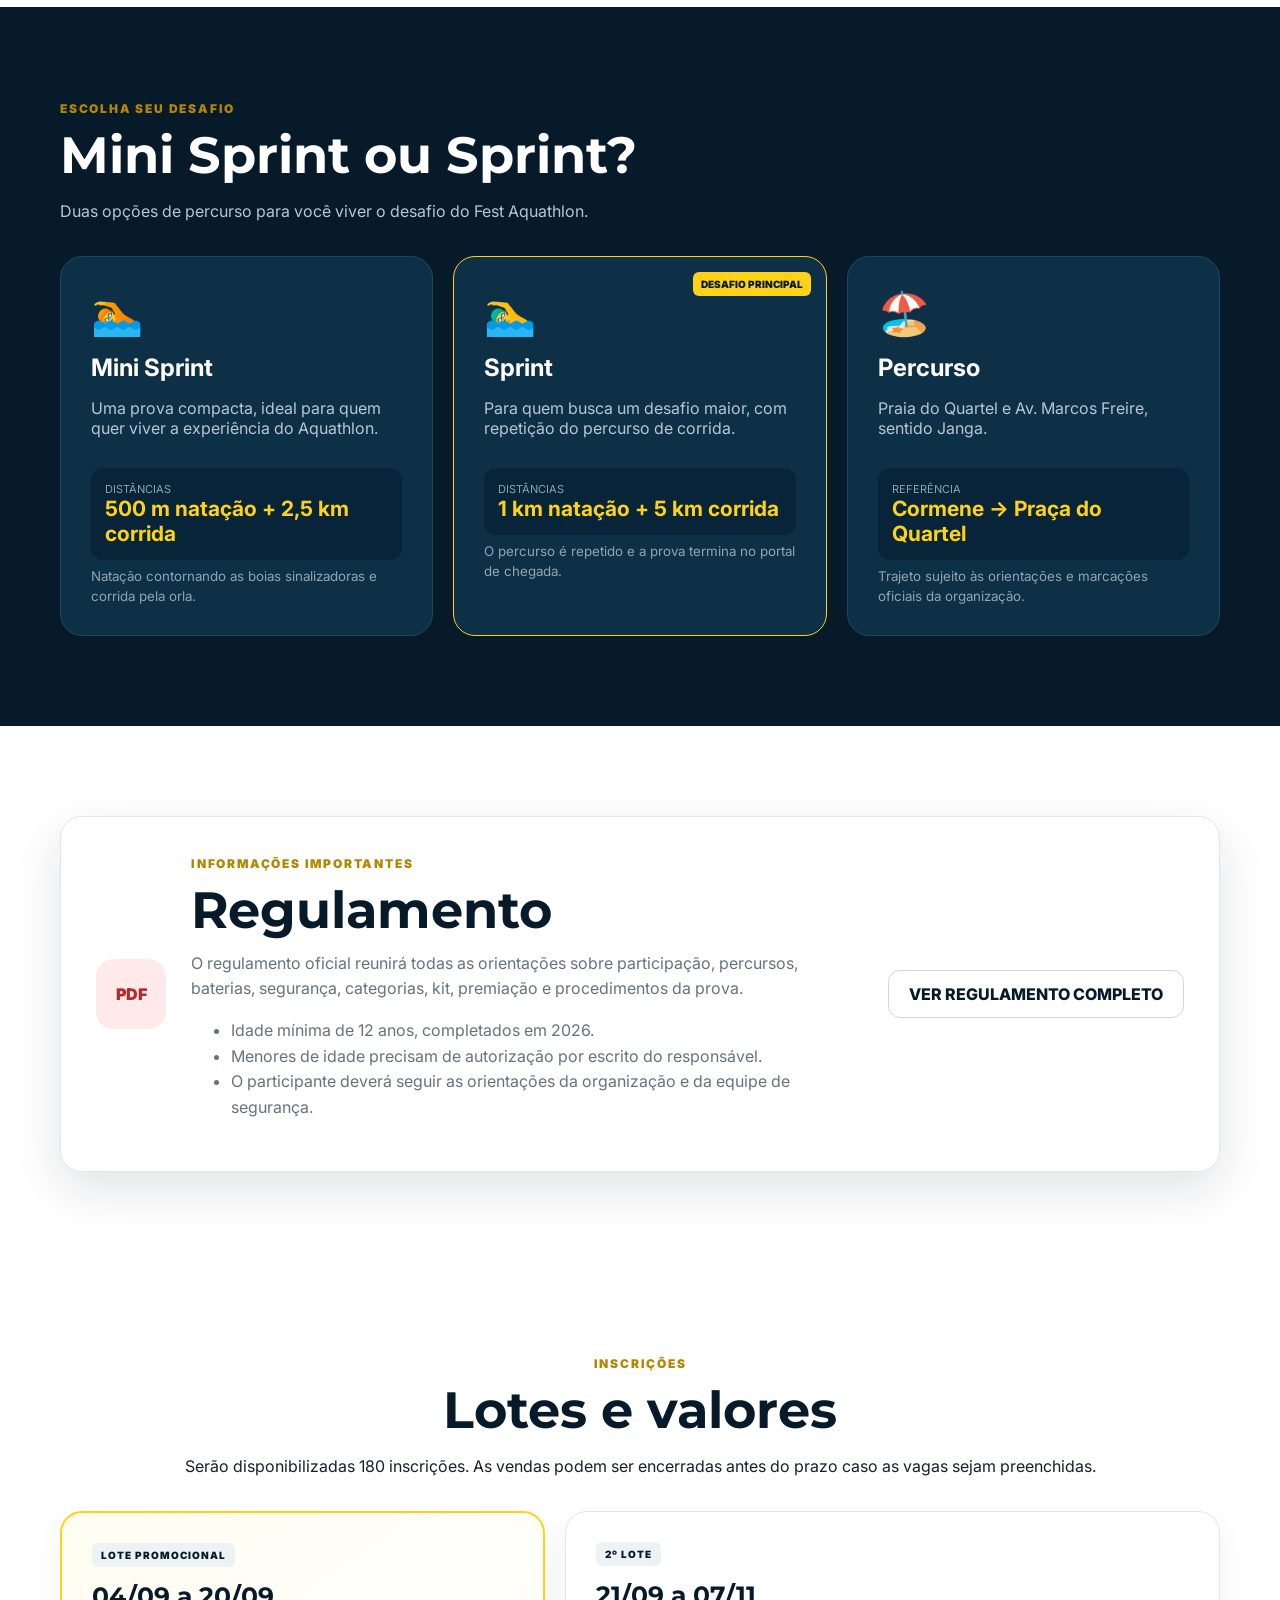
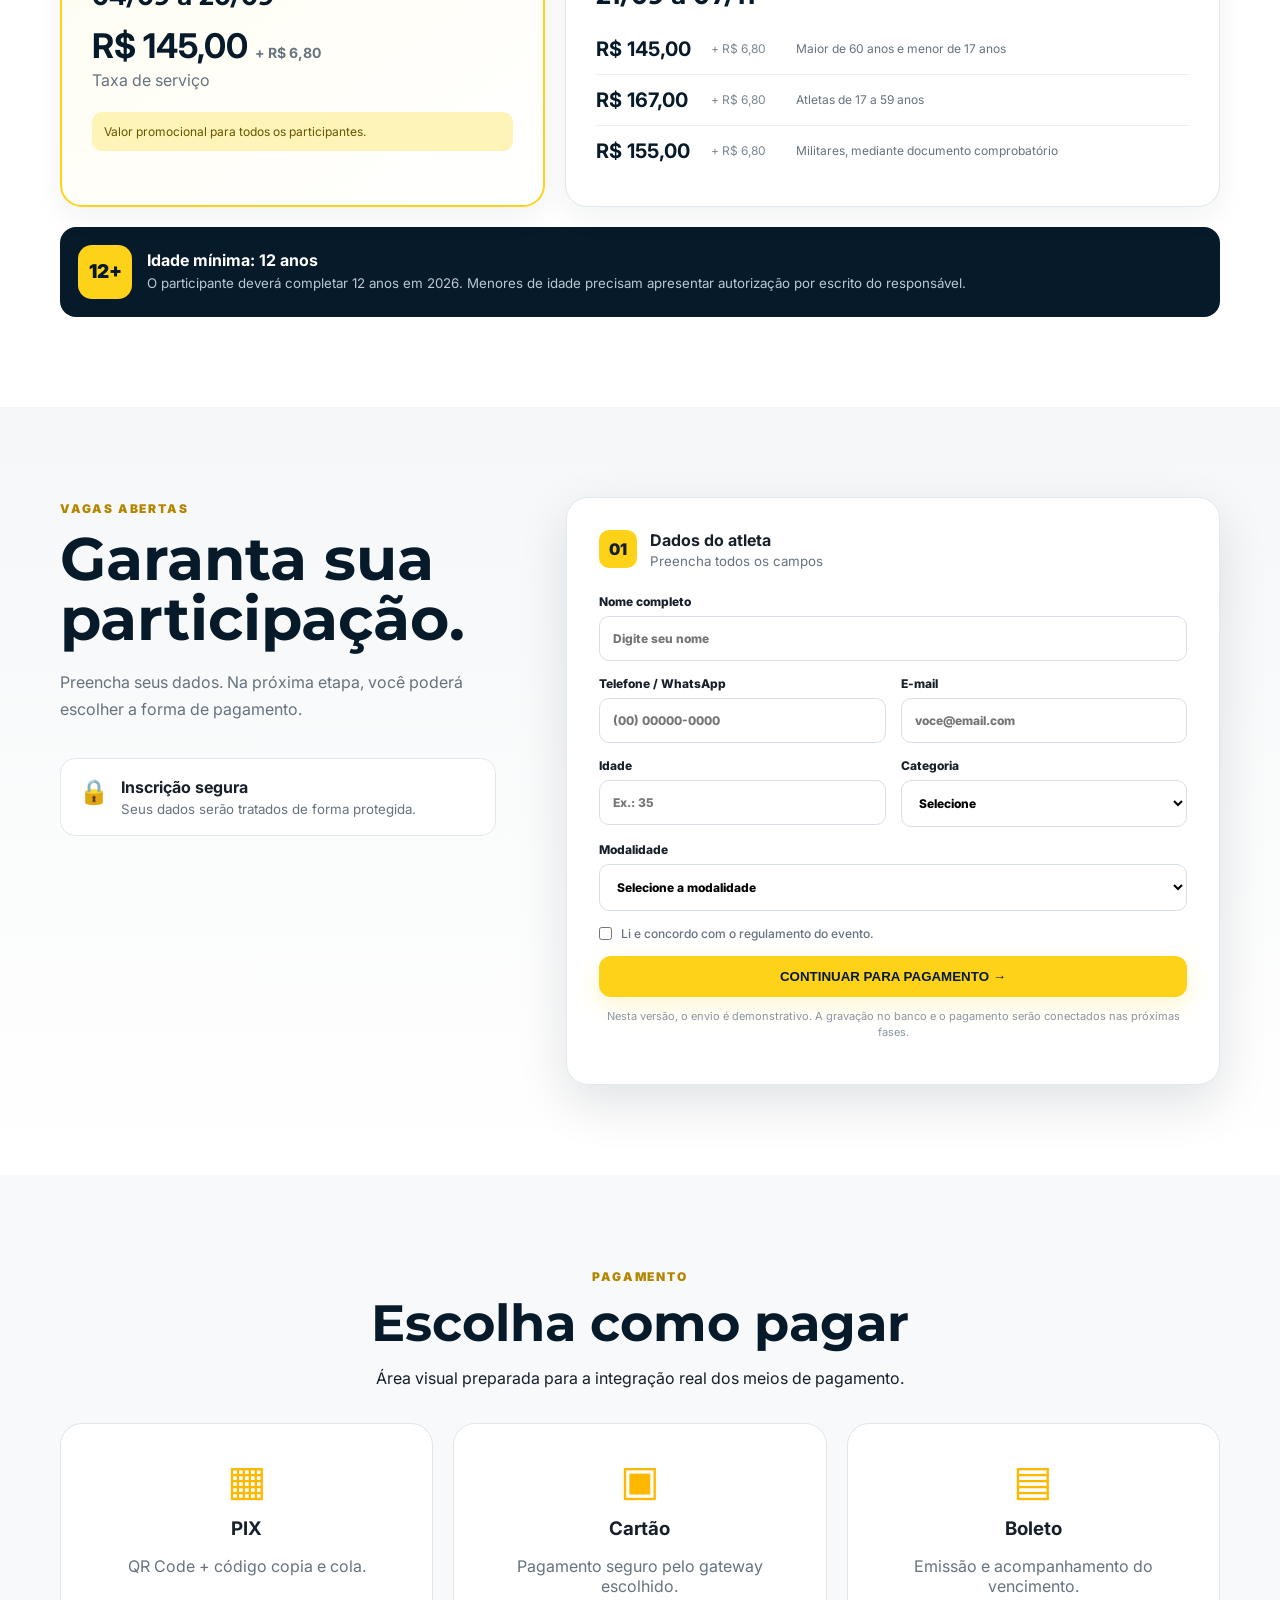
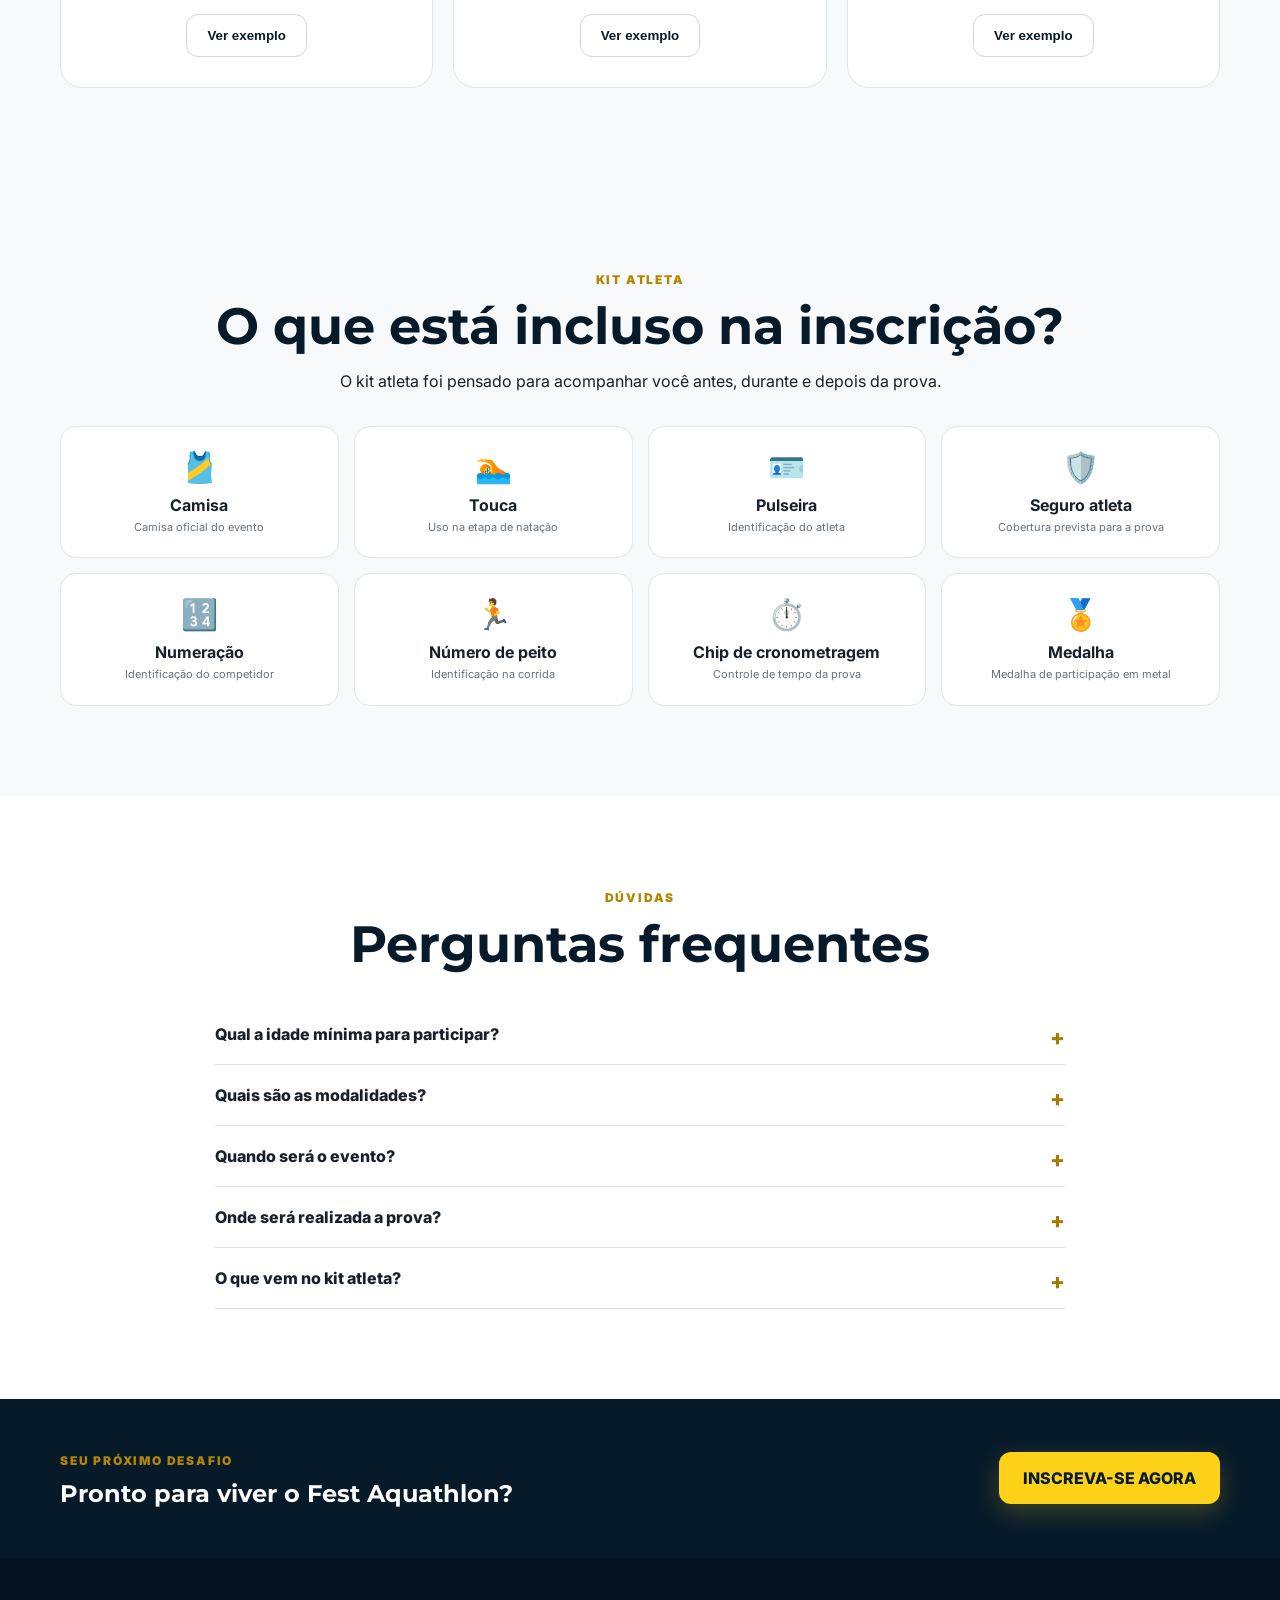
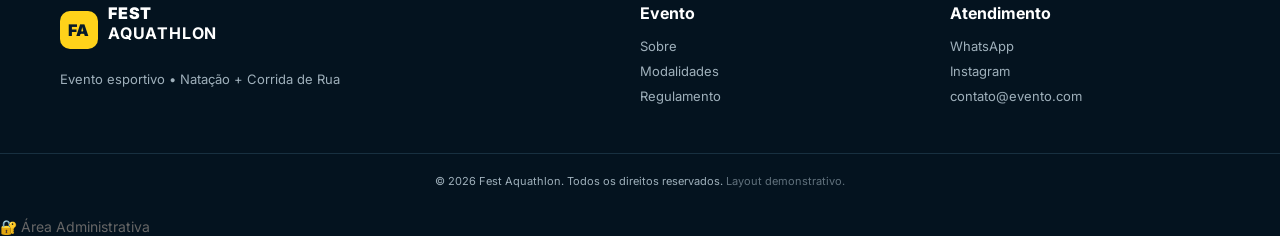
==== commit 10e17ff1: "fix: remover configuracoes duplicadas do settings" ====
--- a/index.html
+++ b/index.html
@@ -87,7 +87,17 @@
           <span class="card-tag">PRIMEIRA LARGADA</span>
           <strong>06:00</strong>
           <span>Horário previsto para a primeira bateria</span>
-          <a class="btn btn-dark" href="#inscricao">Quero participar</a>
+          <a class="btn btn-dark" href="#inscricao">Quero participar</a> <style>.admin-link {
+    display: inline-block;
+    margin-top: 10px;
+    text-decoration: none;
+    font-size: 14px;
+    color: #666;
+}
+
+.admin-link:hover {
+    text-decoration: underline;
+}</style>
         </div>
       </div>
     </section>
@@ -277,6 +287,10 @@
       <div><b>Atendimento</b><a href="#">WhatsApp</a><a href="#">Instagram</a><a href="mailto:contato@evento.com">contato@evento.com</a></div>
     </div>
     <div class="copyright">© 2026 Fest Aquathlon. Todos os direitos reservados. <span>Layout demonstrativo.</span></div>
+    <a href="/admin/" class="admin-link">
+    🔐 Área Administrativa
+</a>
+
   </footer>
 
   <div class="modal" id="demoModal" aria-hidden="true">
